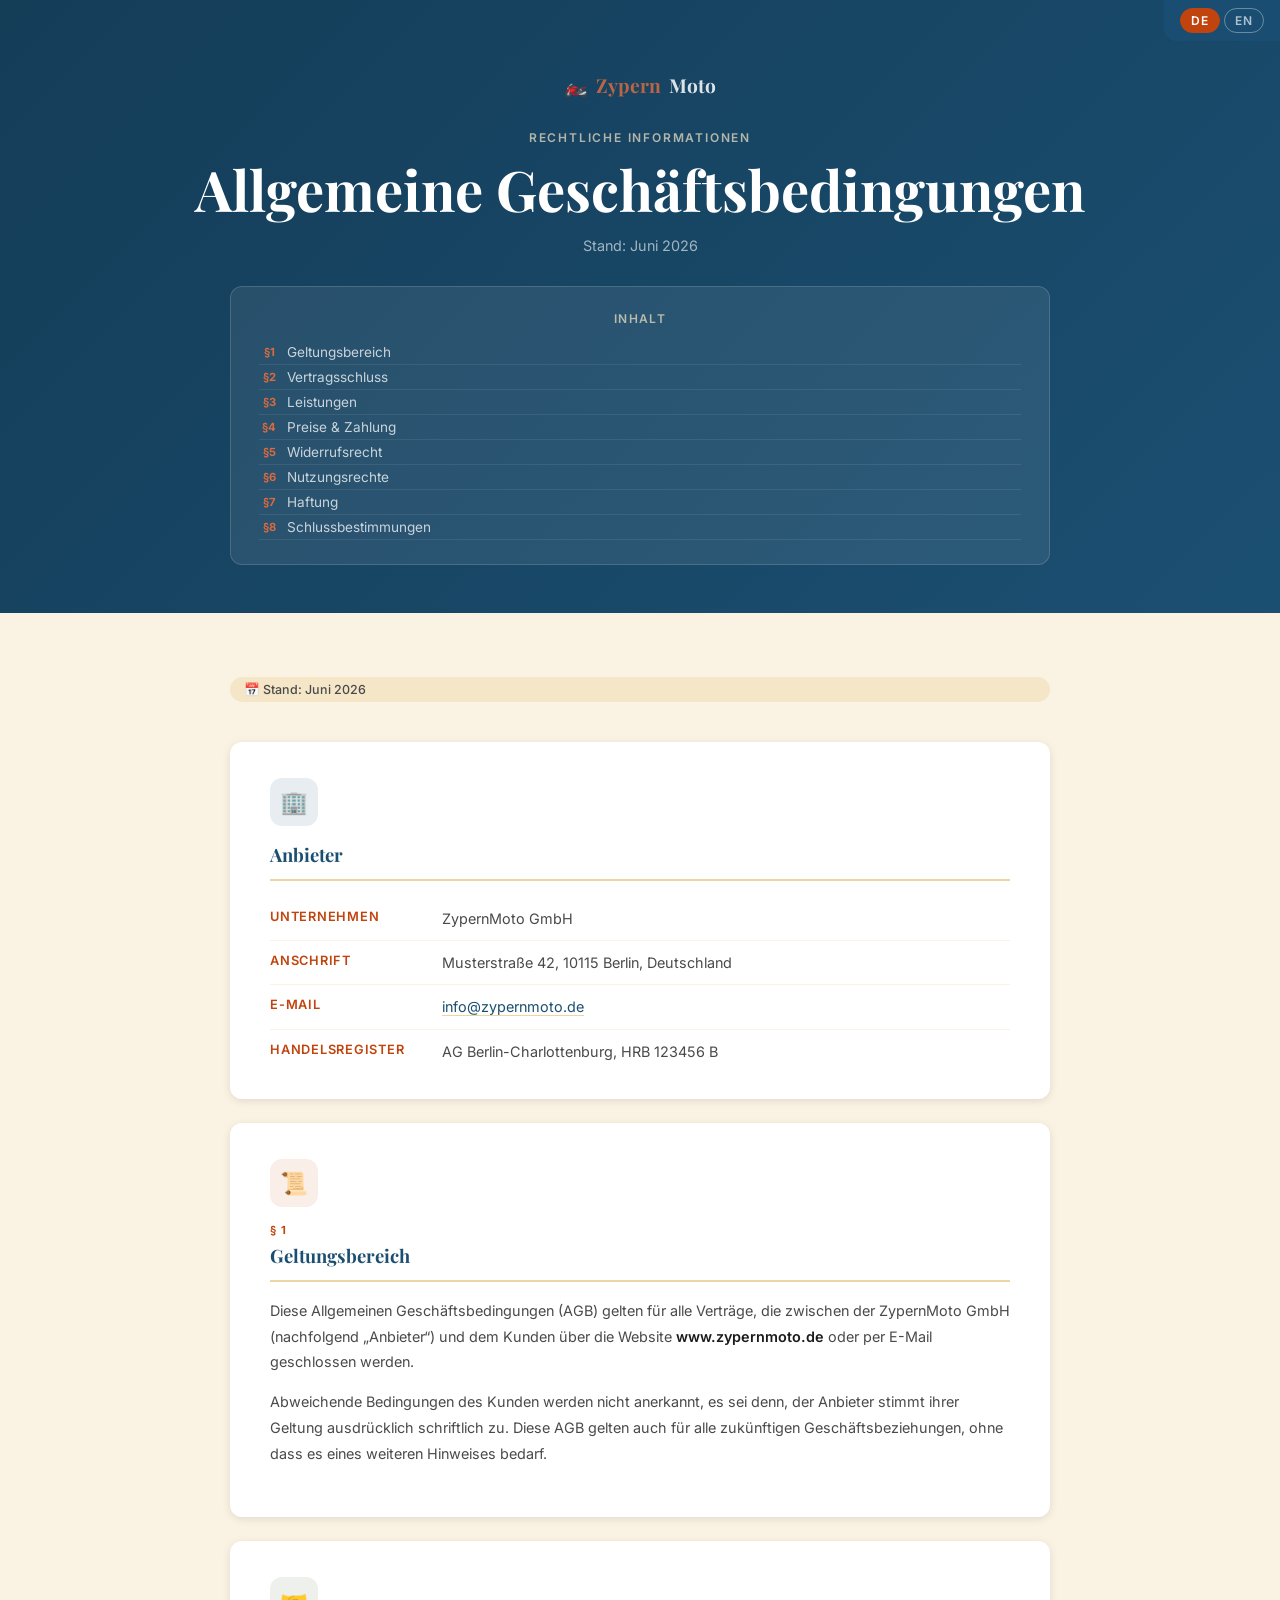
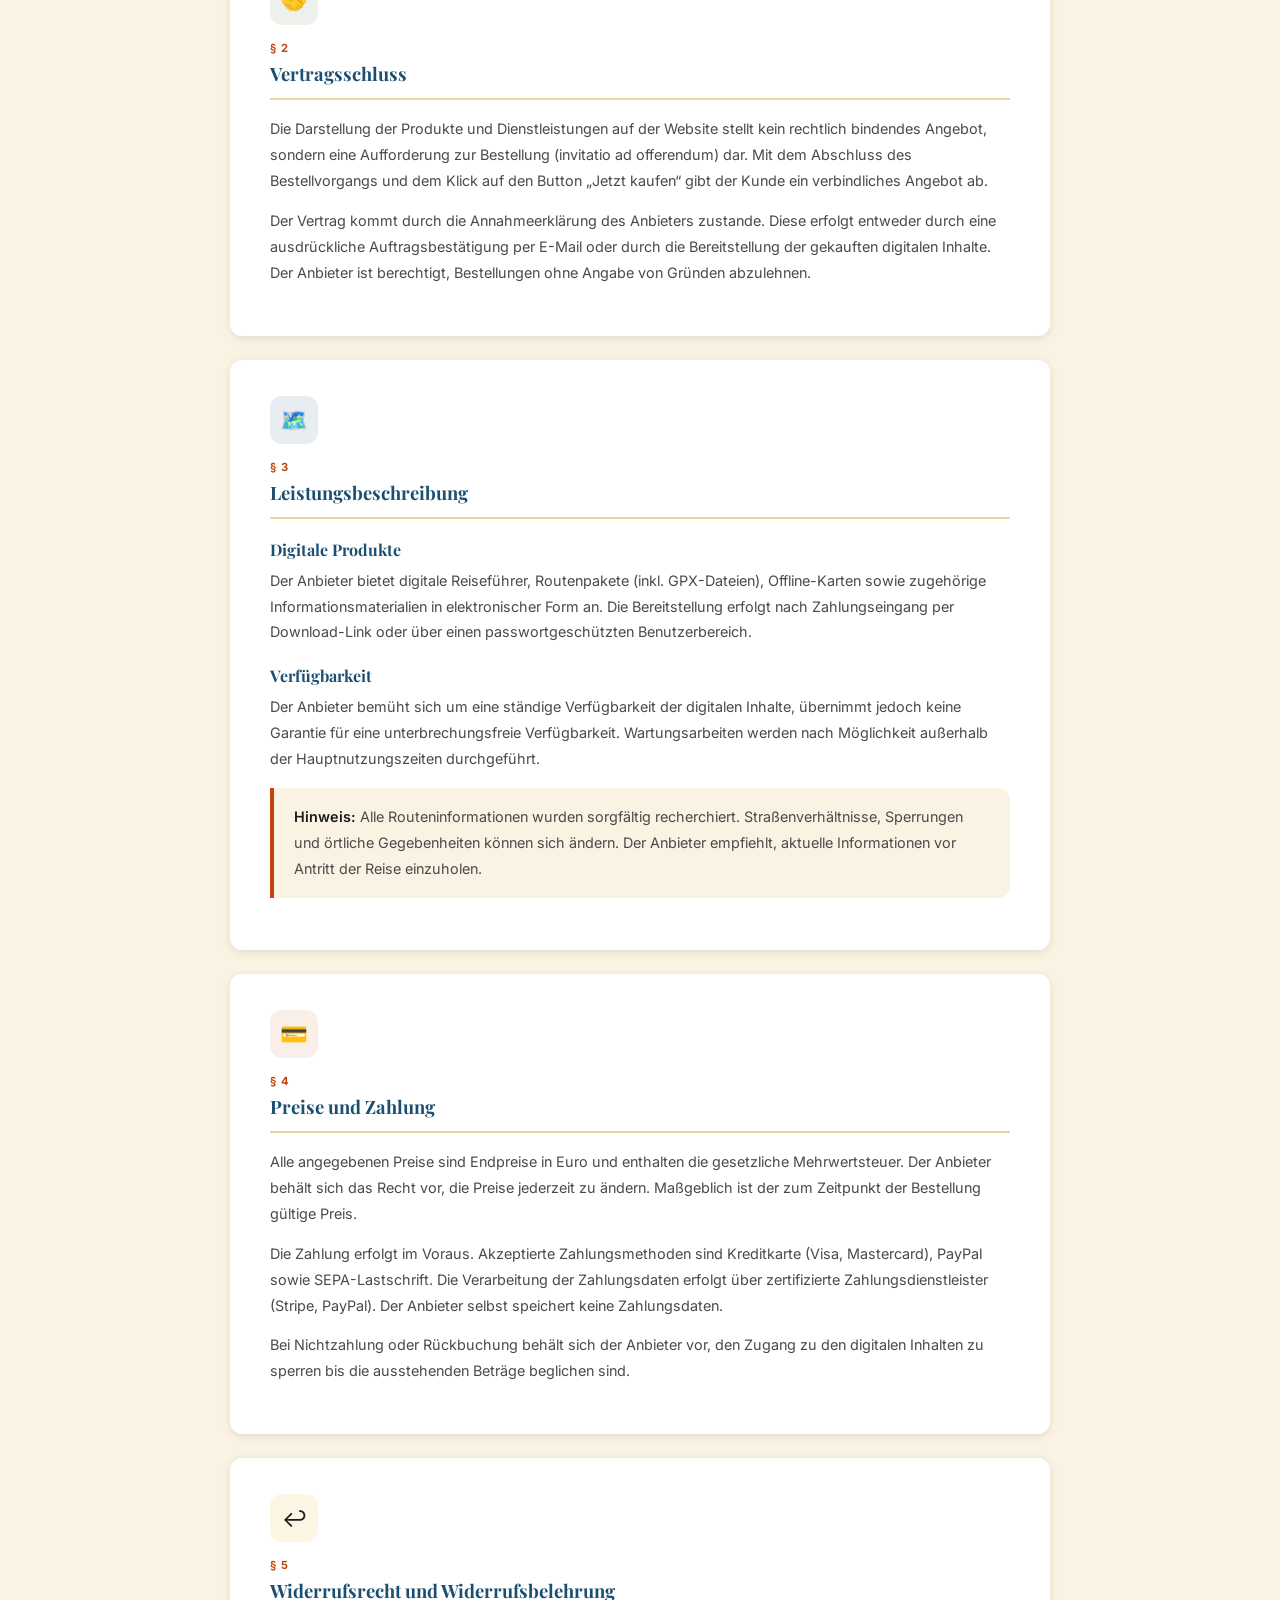
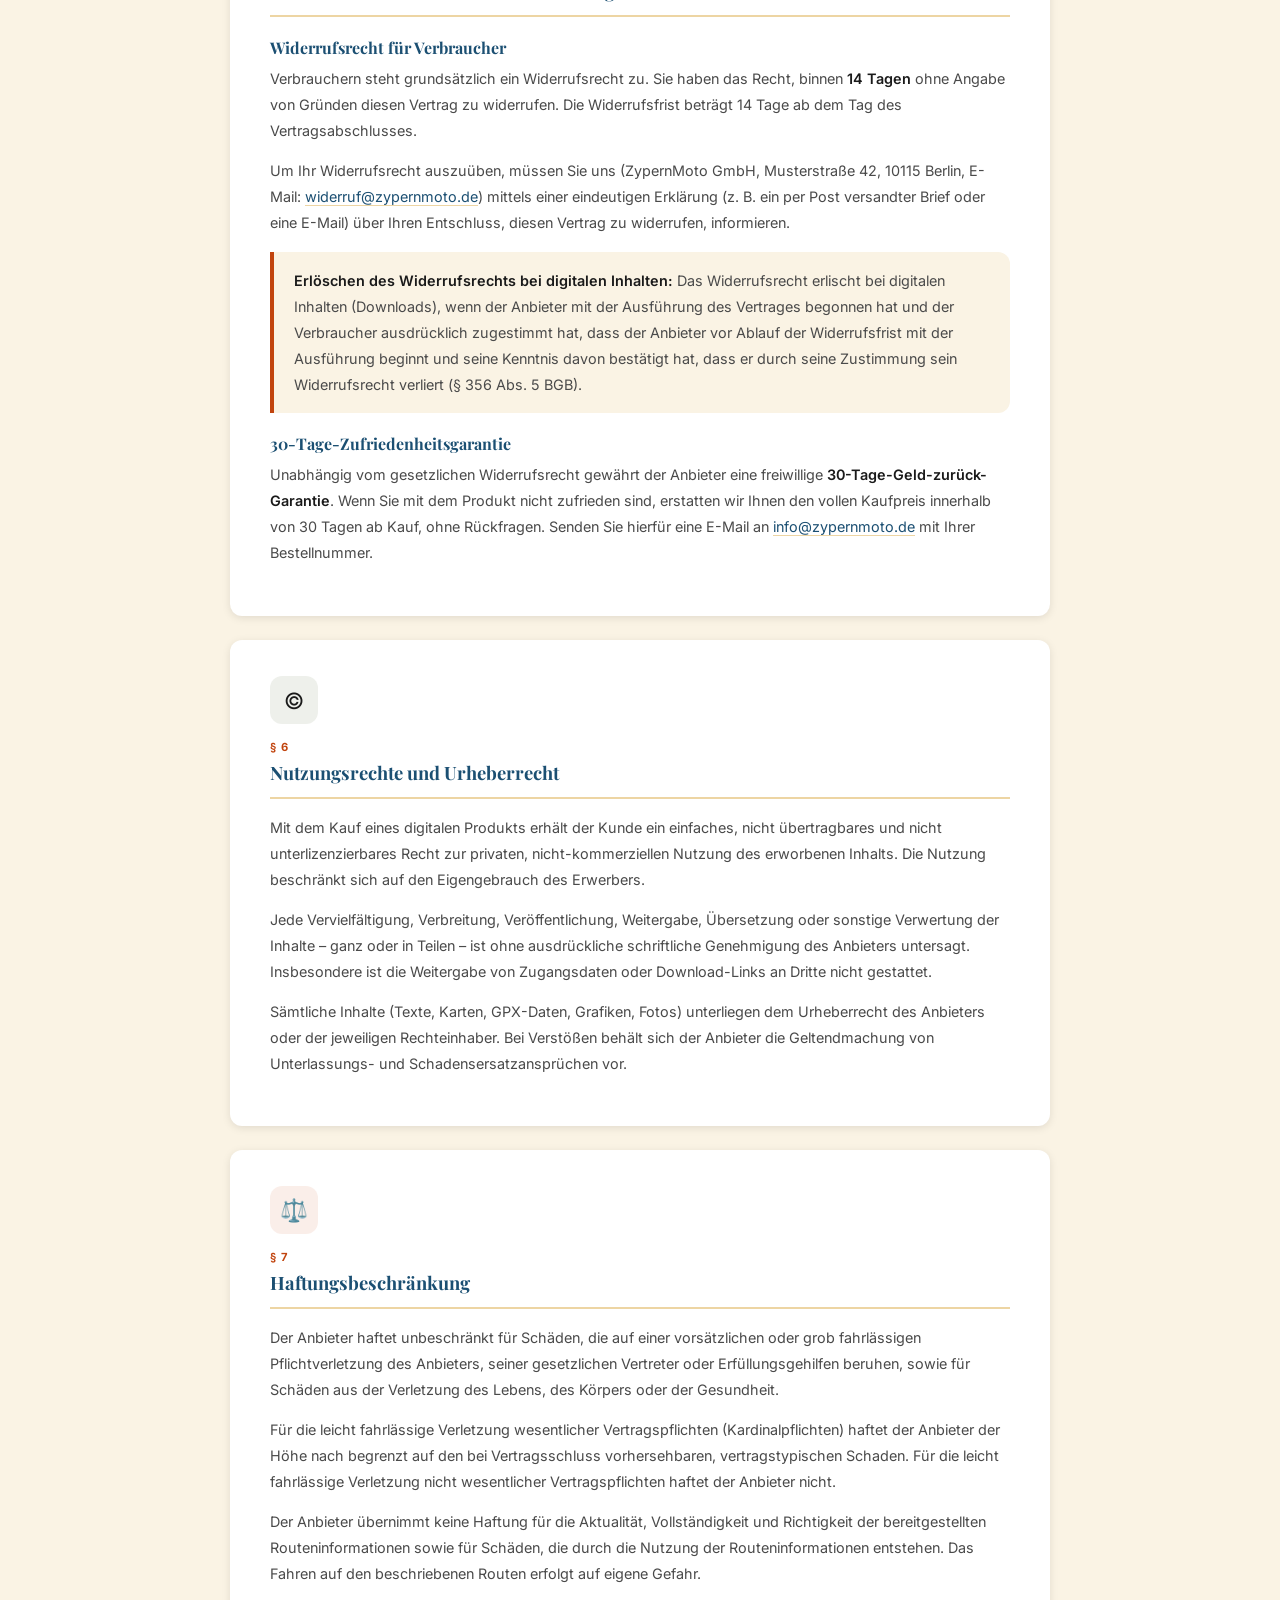
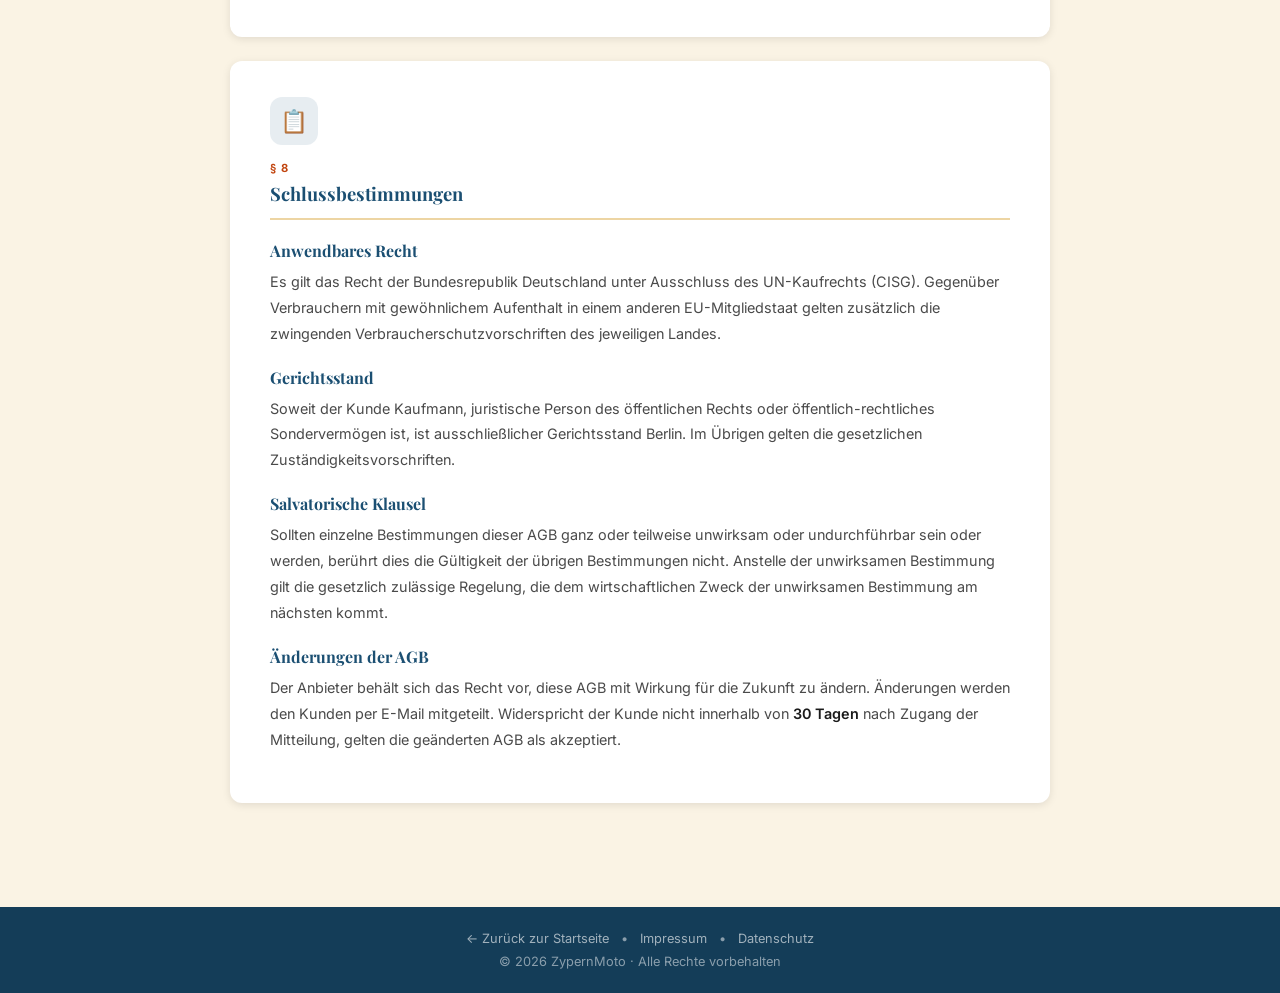
==== agb.html @ 38b5b265 "Create agb.html" ====
<!DOCTYPE html>
<html lang="de">
<head>
  <meta charset="UTF-8" />
  <meta name="viewport" content="width=device-width, initial-scale=1.0" />
  <title>AGB | ZypernMoto</title>
  <link rel="preconnect" href="https://fonts.googleapis.com" />
  <link href="https://fonts.googleapis.com/css2?family=Playfair+Display:wght@400;700&family=Inter:wght@300;400;500;600&display=swap" rel="stylesheet" />
  <style>
    *, *::before, *::after { box-sizing: border-box; margin: 0; padding: 0; }

    :root {
      --terracotta: #C1440E;
      --terracotta-light: #D96B3F;
      --beige: #F5E6C8;
      --beige-dark: #EDD5A3;
      --beige-light: #FAF3E4;
      --blue: #1B4F72;
      --blue-dark: #143D58;
      --blue-light: #2E6B95;
      --white: #FFFFFF;
      --text-dark: #1A1A1A;
      --text-mid: #4A4A4A;
      --shadow-sm: 0 2px 8px rgba(0,0,0,.10);
      --shadow-md: 0 6px 24px rgba(0,0,0,.14);
      --radius: 12px;
    }

    html { scroll-behavior: smooth; }

    body {
      font-family: 'Inter', sans-serif;
      background: var(--beige-light);
      color: var(--text-dark);
      min-height: 100vh;
      display: flex;
      flex-direction: column;
    }

    h1, h2, h3 { font-family: 'Playfair Display', serif; }

    /* ── Language Bar ── */
    .lang-bar {
      position: fixed;
      top: 0; right: 0;
      z-index: 1100;
      display: flex;
      align-items: center;
      gap: 4px;
      padding: 8px 16px;
      background: rgba(27,79,114,.92);
      backdrop-filter: blur(8px);
      border-bottom-left-radius: var(--radius);
    }

    .lang-btn {
      font-family: 'Inter', sans-serif;
      font-size: .75rem;
      font-weight: 600;
      letter-spacing: .08em;
      padding: 4px 10px;
      border: 1.5px solid rgba(255,255,255,.35);
      border-radius: 20px;
      background: transparent;
      color: rgba(255,255,255,.65);
      cursor: pointer;
      transition: all .2s;
    }

    .lang-btn.active {
      background: var(--terracotta);
      border-color: var(--terracotta);
      color: var(--white);
    }

    .lang-btn:hover:not(.active) {
      border-color: rgba(255,255,255,.7);
      color: var(--white);
    }

    /* ── Header ── */
    header {
      background: linear-gradient(135deg, var(--blue-dark) 0%, var(--blue) 100%);
      padding: 72px 5% 48px;
      text-align: center;
    }

    .header-logo {
      font-family: 'Playfair Display', serif;
      font-size: 1.2rem;
      font-weight: 700;
      color: var(--white);
      text-decoration: none;
      display: inline-flex;
      align-items: center;
      gap: 8px;
      margin-bottom: 32px;
      opacity: .85;
      transition: opacity .2s;
    }

    .header-logo:hover { opacity: 1; }
    .header-logo span { color: var(--terracotta-light); }

    .page-label {
      font-size: .75rem;
      font-weight: 600;
      letter-spacing: .15em;
      text-transform: uppercase;
      color: var(--beige);
      opacity: .7;
      margin-bottom: 12px;
    }

    .page-title {
      font-size: clamp(2rem, 5vw, 3.5rem);
      font-weight: 700;
      color: var(--white);
      line-height: 1.15;
      margin-bottom: 16px;
    }

    .page-subtitle {
      font-size: .9rem;
      color: rgba(255,255,255,.6);
      margin-top: 8px;
    }

    /* ── TOC ── */
    .toc-card {
      background: rgba(255,255,255,.08);
      border: 1px solid rgba(255,255,255,.15);
      border-radius: var(--radius);
      padding: 24px 28px;
      max-width: 820px;
      margin: 32px auto 0;
    }

    .toc-title {
      font-size: .75rem;
      font-weight: 600;
      letter-spacing: .12em;
      text-transform: uppercase;
      color: var(--beige);
      opacity: .7;
      margin-bottom: 14px;
    }

    .toc-list {
      list-style: none;
      display: grid;
      grid-template-columns: repeat(2, 1fr);
      gap: 6px 24px;
    }

    .toc-list a {
      color: rgba(255,255,255,.75);
      text-decoration: none;
      font-size: .85rem;
      display: flex;
      align-items: center;
      gap: 8px;
      padding: 4px 0;
      border-bottom: 1px solid rgba(255,255,255,.08);
      transition: color .2s;
    }

    .toc-list a:hover { color: var(--beige); }

    .toc-num {
      font-size: .7rem;
      font-weight: 700;
      color: var(--terracotta-light);
      min-width: 20px;
    }

    /* ── Main ── */
    main {
      flex: 1;
      max-width: 820px;
      width: 90%;
      margin: 0 auto;
      padding: 64px 0 80px;
    }

    .update-badge {
      display: inline-flex;
      align-items: center;
      gap: 6px;
      background: var(--beige);
      color: var(--text-mid);
      font-size: .78rem;
      font-weight: 500;
      padding: 5px 14px;
      border-radius: 20px;
      margin-bottom: 40px;
    }

    .agb-block {
      background: var(--white);
      border-radius: var(--radius);
      padding: 36px 40px;
      margin-bottom: 24px;
      box-shadow: var(--shadow-sm);
      transition: box-shadow .3s;
      scroll-margin-top: 24px;
    }

    .agb-block:hover { box-shadow: var(--shadow-md); }

    .block-icon {
      width: 48px; height: 48px;
      border-radius: 12px;
      display: flex; align-items: center; justify-content: center;
      font-size: 1.4rem;
      margin-bottom: 16px;
    }

    .icon-blue  { background: rgba(27,79,114,.10); }
    .icon-terra { background: rgba(193,68,14,.09); }
    .icon-olive { background: rgba(93,109,62,.10); }
    .icon-gold  { background: rgba(244,167,0,.10); }

    .block-num {
      font-size: .7rem;
      font-weight: 700;
      color: var(--terracotta);
      letter-spacing: .1em;
      text-transform: uppercase;
      margin-bottom: 6px;
    }

    .block-title {
      font-size: 1.15rem;
      font-weight: 700;
      color: var(--blue);
      margin-bottom: 16px;
      padding-bottom: 12px;
      border-bottom: 2px solid var(--beige-dark);
    }

    .prose {
      font-size: .9rem;
      color: var(--text-mid);
      line-height: 1.8;
      margin-bottom: 14px;
    }

    .prose:last-child { margin-bottom: 0; }
    .prose strong { color: var(--text-dark); font-weight: 600; }

    .prose a {
      color: var(--blue);
      text-decoration: none;
      border-bottom: 1px solid var(--beige-dark);
      transition: color .2s, border-color .2s;
    }

    .prose a:hover { color: var(--terracotta); border-color: var(--terracotta); }

    .sub-title {
      font-family: 'Playfair Display', serif;
      font-size: 1rem;
      font-weight: 700;
      color: var(--blue);
      margin: 20px 0 8px;
    }

    .info-row {
      display: flex;
      gap: 12px;
      padding: 10px 0;
      border-bottom: 1px solid var(--beige-light);
      align-items: flex-start;
    }

    .info-row:last-child { border-bottom: none; padding-bottom: 0; }

    .info-label {
      font-size: .8rem;
      font-weight: 600;
      color: var(--terracotta);
      text-transform: uppercase;
      letter-spacing: .06em;
      min-width: 160px;
      padding-top: 2px;
    }

    .info-value {
      font-size: .9rem;
      color: var(--text-mid);
      line-height: 1.6;
    }

    .info-value a {
      color: var(--blue);
      text-decoration: none;
      border-bottom: 1px solid var(--beige-dark);
      transition: color .2s;
    }

    .info-value a:hover { color: var(--terracotta); }

    .highlight-box {
      background: var(--beige-light);
      border-left: 4px solid var(--terracotta);
      border-radius: 0 var(--radius) var(--radius) 0;
      padding: 16px 20px;
      margin: 16px 0;
    }

    .highlight-box .prose { margin-bottom: 0; }

    /* ── Footer ── */
    footer {
      background: var(--blue-dark);
      color: rgba(255,255,255,.5);
      text-align: center;
      padding: 24px 5%;
      font-size: .8rem;
    }

    footer a {
      color: rgba(255,255,255,.6);
      text-decoration: none;
      transition: color .2s;
    }

    footer a:hover { color: var(--beige); }

    /* ── Language visibility ── */
    [data-de], [data-en] { display: none; }
    body.lang-de [data-de] { display: revert; }
    body.lang-en [data-en] { display: revert; }

    /* ── Responsive ── */
    @media (max-width: 640px) {
      .toc-list { grid-template-columns: 1fr; }
      .agb-block { padding: 24px 20px; }
      .info-row { flex-direction: column; gap: 4px; }
      .info-label { min-width: unset; }
    }
  </style>
</head>
<body class="lang-de">

  <!-- Language Bar -->
  <div class="lang-bar">
    <button class="lang-btn active" id="btn-de" onclick="setLang('de')">DE</button>
    <button class="lang-btn" id="btn-en" onclick="setLang('en')">EN</button>
  </div>

  <!-- Header -->
  <header>
    <a href="index.html" class="header-logo">&#x1F3CD;&#xFE0F; <span>Zypern</span>Moto</a>
    <div class="page-label" data-de>Rechtliche Informationen</div>
    <div class="page-label" data-en>Legal Information</div>
    <h1 class="page-title" data-de>Allgemeine Gesch&auml;ftsbedingungen</h1>
    <h1 class="page-title" data-en>Terms &amp; Conditions</h1>
    <p class="page-subtitle" data-de>Stand: Juni 2026</p>
    <p class="page-subtitle" data-en>Version: June 2026</p>

    <!-- TOC -->
    <div class="toc-card">
      <div class="toc-title" data-de>Inhalt</div>
      <div class="toc-title" data-en>Contents</div>
      <ul class="toc-list" data-de>
        <li><a href="#geltungsbereich"><span class="toc-num">§1</span> Geltungsbereich</a></li>
        <li><a href="#vertragsschluss"><span class="toc-num">§2</span> Vertragsschluss</a></li>
        <li><a href="#leistungen"><span class="toc-num">§3</span> Leistungen</a></li>
        <li><a href="#preise"><span class="toc-num">§4</span> Preise &amp; Zahlung</a></li>
        <li><a href="#widerruf"><span class="toc-num">§5</span> Widerrufsrecht</a></li>
        <li><a href="#nutzungsrechte"><span class="toc-num">§6</span> Nutzungsrechte</a></li>
        <li><a href="#haftung"><span class="toc-num">§7</span> Haftung</a></li>
        <li><a href="#schluss"><span class="toc-num">§8</span> Schlussbestimmungen</a></li>
      </ul>
      <ul class="toc-list" data-en>
        <li><a href="#geltungsbereich"><span class="toc-num">§1</span> Scope</a></li>
        <li><a href="#vertragsschluss"><span class="toc-num">§2</span> Contract Formation</a></li>
        <li><a href="#leistungen"><span class="toc-num">§3</span> Services</a></li>
        <li><a href="#preise"><span class="toc-num">§4</span> Prices &amp; Payment</a></li>
        <li><a href="#widerruf"><span class="toc-num">§5</span> Right of Withdrawal</a></li>
        <li><a href="#nutzungsrechte"><span class="toc-num">§6</span> Usage Rights</a></li>
        <li><a href="#haftung"><span class="toc-num">§7</span> Liability</a></li>
        <li><a href="#schluss"><span class="toc-num">§8</span> Final Provisions</a></li>
      </ul>
    </div>
  </header>

  <!-- Main -->
  <main>

    <div class="update-badge" data-de>&#x1F4C5; Stand: Juni 2026</div>
    <div class="update-badge" data-en>&#x1F4C5; Version: June 2026</div>

    <!-- Anbieter -->
    <div class="agb-block">
      <div class="block-icon icon-blue">&#x1F3E2;</div>
      <h2 class="block-title" data-de>Anbieter</h2>
      <h2 class="block-title" data-en>Provider</h2>
      <div class="info-row">
        <div class="info-label" data-de>Unternehmen</div>
        <div class="info-label" data-en>Company</div>
        <div class="info-value">ZypernMoto GmbH</div>
      </div>
      <div class="info-row">
        <div class="info-label" data-de>Anschrift</div>
        <div class="info-label" data-en>Address</div>
        <div class="info-value">Musterstra&szlig;e 42, 10115 Berlin, Deutschland</div>
      </div>
      <div class="info-row">
        <div class="info-label" data-de>E-Mail</div>
        <div class="info-label" data-en>Email</div>
        <div class="info-value"><a href="mailto:info@zypernmoto.de">info@zypernmoto.de</a></div>
      </div>
      <div class="info-row">
        <div class="info-label" data-de>Handelsregister</div>
        <div class="info-label" data-en>Trade Register</div>
        <div class="info-value" data-de>AG Berlin-Charlottenburg, HRB 123456 B</div>
        <div class="info-value" data-en>District Court Berlin-Charlottenburg, HRB 123456 B</div>
      </div>
    </div>

    <!-- §1 Geltungsbereich -->
    <div class="agb-block" id="geltungsbereich">
      <div class="block-icon icon-terra">&#x1F4DC;</div>
      <div class="block-num">§ 1</div>
      <h2 class="block-title" data-de>Geltungsbereich</h2>
      <h2 class="block-title" data-en>Scope of Application</h2>
      <p class="prose" data-de>Diese Allgemeinen Gesch&auml;ftsbedingungen (AGB) gelten f&uuml;r alle Vertr&auml;ge, die zwischen der ZypernMoto GmbH (nachfolgend &bdquo;Anbieter&ldquo;) und dem Kunden &uuml;ber die Website <strong>www.zypernmoto.de</strong> oder per E-Mail geschlossen werden.</p>
      <p class="prose" data-de>Abweichende Bedingungen des Kunden werden nicht anerkannt, es sei denn, der Anbieter stimmt ihrer Geltung ausdr&uuml;cklich schriftlich zu. Diese AGB gelten auch f&uuml;r alle zuk&uuml;nftigen Gesch&auml;ftsbeziehungen, ohne dass es eines weiteren Hinweises bedarf.</p>
      <p class="prose" data-en>These General Terms and Conditions (GTC) apply to all contracts concluded between ZypernMoto GmbH (hereinafter &ldquo;Provider&rdquo;) and the customer via the website <strong>www.zypernmoto.de</strong> or by email.</p>
      <p class="prose" data-en>Deviating conditions of the customer shall not be recognised unless the Provider expressly agrees to their validity in writing. These GTC shall also apply to all future business relationships without the need for further reference.</p>
    </div>

    <!-- §2 Vertragsschluss -->
    <div class="agb-block" id="vertragsschluss">
      <div class="block-icon icon-olive">&#x1F91D;</div>
      <div class="block-num">§ 2</div>
      <h2 class="block-title" data-de>Vertragsschluss</h2>
      <h2 class="block-title" data-en>Contract Formation</h2>
      <p class="prose" data-de>Die Darstellung der Produkte und Dienstleistungen auf der Website stellt kein rechtlich bindendes Angebot, sondern eine Aufforderung zur Bestellung (invitatio ad offerendum) dar. Mit dem Abschluss des Bestellvorgangs und dem Klick auf den Button &bdquo;Jetzt kaufen&ldquo; gibt der Kunde ein verbindliches Angebot ab.</p>
      <p class="prose" data-de>Der Vertrag kommt durch die Annahmeerkl&auml;rung des Anbieters zustande. Diese erfolgt entweder durch eine ausdr&uuml;ckliche Auftragsbestätigung per E-Mail oder durch die Bereitstellung der gekauften digitalen Inhalte. Der Anbieter ist berechtigt, Bestellungen ohne Angabe von Gr&uuml;nden abzulehnen.</p>
      <p class="prose" data-en>The presentation of products and services on the website does not constitute a legally binding offer, but rather an invitation to order (invitatio ad offerendum). By completing the ordering process and clicking the &ldquo;Buy Now&rdquo; button, the customer submits a binding offer.</p>
      <p class="prose" data-en>The contract is concluded by the Provider's declaration of acceptance, either by an express order confirmation by email or by the provision of the purchased digital content. The Provider is entitled to reject orders without stating reasons.</p>
    </div>

    <!-- §3 Leistungen -->
    <div class="agb-block" id="leistungen">
      <div class="block-icon icon-blue">&#x1F5FA;&#xFE0F;</div>
      <div class="block-num">§ 3</div>
      <h2 class="block-title" data-de>Leistungsbeschreibung</h2>
      <h2 class="block-title" data-en>Description of Services</h2>

      <h3 class="sub-title" data-de>Digitale Produkte</h3>
      <h3 class="sub-title" data-en>Digital Products</h3>
      <p class="prose" data-de>Der Anbieter bietet digitale Reisef&uuml;hrer, Routenpakete (inkl. GPX-Dateien), Offline-Karten sowie zugeh&ouml;rige Informationsmaterialien in elektronischer Form an. Die Bereitstellung erfolgt nach Zahlungseingang per Download-Link oder &uuml;ber einen passwortgesch&uuml;tzten Benutzerbereich.</p>
      <p class="prose" data-en>The Provider offers digital travel guides, route packages (including GPX files), offline maps and associated information materials in electronic form. These are made available after receipt of payment via a download link or via a password-protected user area.</p>

      <h3 class="sub-title" data-de>Verf&uuml;gbarkeit</h3>
      <h3 class="sub-title" data-en>Availability</h3>
      <p class="prose" data-de>Der Anbieter bem&uuml;ht sich um eine st&auml;ndige Verf&uuml;gbarkeit der digitalen Inhalte, &uuml;bernimmt jedoch keine Garantie f&uuml;r eine unterbrechungsfreie Verf&uuml;gbarkeit. Wartungsarbeiten werden nach M&ouml;glichkeit au&szlig;erhalb der Hauptnutzungszeiten durchgef&uuml;hrt.</p>
      <p class="prose" data-en>The Provider endeavours to ensure constant availability of digital content but does not guarantee uninterrupted availability. Maintenance work is carried out outside peak usage times where possible.</p>

      <div class="highlight-box" data-de>
        <p class="prose"><strong>Hinweis:</strong> Alle Routeninformationen wurden sorgf&auml;ltig recherchiert. Stra&szlig;enverh&auml;ltnisse, Sperrungen und &ouml;rtliche Gegebenheiten k&ouml;nnen sich &auml;ndern. Der Anbieter empfiehlt, aktuelle Informationen vor Antritt der Reise einzuholen.</p>
      </div>
      <div class="highlight-box" data-en>
        <p class="prose"><strong>Note:</strong> All route information has been carefully researched. Road conditions, closures and local circumstances can change. The Provider recommends obtaining up-to-date information before starting your journey.</p>
      </div>
    </div>

    <!-- §4 Preise & Zahlung -->
    <div class="agb-block" id="preise">
      <div class="block-icon icon-terra">&#x1F4B3;</div>
      <div class="block-num">§ 4</div>
      <h2 class="block-title" data-de>Preise und Zahlung</h2>
      <h2 class="block-title" data-en>Prices and Payment</h2>
      <p class="prose" data-de>Alle angegebenen Preise sind Endpreise in Euro und enthalten die gesetzliche Mehrwertsteuer. Der Anbieter beh&auml;lt sich das Recht vor, die Preise jederzeit zu &auml;ndern. Ma&szlig;geblich ist der zum Zeitpunkt der Bestellung g&uuml;ltige Preis.</p>
      <p class="prose" data-de>Die Zahlung erfolgt im Voraus. Akzeptierte Zahlungsmethoden sind Kreditkarte (Visa, Mastercard), PayPal sowie SEPA-Lastschrift. Die Verarbeitung der Zahlungsdaten erfolgt &uuml;ber zertifizierte Zahlungsdienstleister (Stripe, PayPal). Der Anbieter selbst speichert keine Zahlungsdaten.</p>
      <p class="prose" data-de>Bei Nichtzahlung oder R&uuml;ckbuchung beh&auml;lt sich der Anbieter vor, den Zugang zu den digitalen Inhalten zu sperren bis die ausstehenden Betr&auml;ge beglichen sind.</p>
      <p class="prose" data-en>All prices stated are final prices in euros and include statutory VAT. The Provider reserves the right to change prices at any time. The price valid at the time of the order shall apply.</p>
      <p class="prose" data-en>Payment is made in advance. Accepted payment methods are credit card (Visa, Mastercard), PayPal and SEPA direct debit. Payment data is processed by certified payment service providers (Stripe, PayPal). The Provider itself does not store any payment data.</p>
      <p class="prose" data-en>In the event of non-payment or chargeback, the Provider reserves the right to block access to the digital content until outstanding amounts have been settled.</p>
    </div>

    <!-- §5 Widerrufsrecht -->
    <div class="agb-block" id="widerruf">
      <div class="block-icon icon-gold">&#x21A9;&#xFE0F;</div>
      <div class="block-num">§ 5</div>
      <h2 class="block-title" data-de>Widerrufsrecht und Widerrufsbelehrung</h2>
      <h2 class="block-title" data-en>Right of Withdrawal</h2>

      <h3 class="sub-title" data-de>Widerrufsrecht f&uuml;r Verbraucher</h3>
      <h3 class="sub-title" data-en>Right of Withdrawal for Consumers</h3>
      <p class="prose" data-de>Verbrauchern steht grunds&auml;tzlich ein Widerrufsrecht zu. Sie haben das Recht, binnen <strong>14 Tagen</strong> ohne Angabe von Gr&uuml;nden diesen Vertrag zu widerrufen. Die Widerrufsfrist betr&auml;gt 14 Tage ab dem Tag des Vertragsabschlusses.</p>
      <p class="prose" data-de>Um Ihr Widerrufsrecht auszu&uuml;ben, m&uuml;ssen Sie uns (ZypernMoto GmbH, Musterstra&szlig;e 42, 10115 Berlin, E-Mail: <a href="mailto:widerruf@zypernmoto.de">widerruf@zypernmoto.de</a>) mittels einer eindeutigen Erkl&auml;rung (z. B. ein per Post versandter Brief oder eine E-Mail) &uuml;ber Ihren Entschluss, diesen Vertrag zu widerrufen, informieren.</p>
      <p class="prose" data-en>Consumers generally have a right of withdrawal. You have the right to withdraw from this contract within <strong>14 days</strong> without giving reasons. The withdrawal period is 14 days from the date of conclusion of the contract.</p>
      <p class="prose" data-en>To exercise your right of withdrawal, you must notify us (ZypernMoto GmbH, Musterstra&szlig;e 42, 10115 Berlin, email: <a href="mailto:widerruf@zypernmoto.de">widerruf@zypernmoto.de</a>) by means of a clear statement (e.g. a letter sent by post or an email) of your decision to withdraw from this contract.</p>

      <div class="highlight-box" data-de>
        <p class="prose"><strong>Erlöschen des Widerrufsrechts bei digitalen Inhalten:</strong> Das Widerrufsrecht erlischt bei digitalen Inhalten (Downloads), wenn der Anbieter mit der Ausf&uuml;hrung des Vertrages begonnen hat und der Verbraucher ausdr&uuml;cklich zugestimmt hat, dass der Anbieter vor Ablauf der Widerrufsfrist mit der Ausf&uuml;hrung beginnt und seine Kenntnis davon best&auml;tigt hat, dass er durch seine Zustimmung sein Widerrufsrecht verliert (§ 356 Abs. 5 BGB).</p>
      </div>
      <div class="highlight-box" data-en>
        <p class="prose"><strong>Expiry of the right of withdrawal for digital content:</strong> The right of withdrawal expires for digital content (downloads) if the Provider has begun performance of the contract and the consumer has expressly agreed that the Provider may begin performance before the expiry of the withdrawal period and has confirmed their knowledge that they lose their right of withdrawal by giving their consent (§ 356 (5) BGB).</p>
      </div>

      <h3 class="sub-title" data-de>30-Tage-Zufriedenheitsgarantie</h3>
      <h3 class="sub-title" data-en>30-Day Satisfaction Guarantee</h3>
      <p class="prose" data-de>Unabh&auml;ngig vom gesetzlichen Widerrufsrecht gew&auml;hrt der Anbieter eine freiwillige <strong>30-Tage-Geld-zur&uuml;ck-Garantie</strong>. Wenn Sie mit dem Produkt nicht zufrieden sind, erstatten wir Ihnen den vollen Kaufpreis innerhalb von 30 Tagen ab Kauf, ohne R&uuml;ckfragen. Senden Sie hierf&uuml;r eine E-Mail an <a href="mailto:info@zypernmoto.de">info@zypernmoto.de</a> mit Ihrer Bestellnummer.</p>
      <p class="prose" data-en>Independently of the statutory right of withdrawal, the Provider grants a voluntary <strong>30-day money-back guarantee</strong>. If you are not satisfied with the product, we will refund the full purchase price within 30 days of purchase, no questions asked. To do so, send an email to <a href="mailto:info@zypernmoto.de">info@zypernmoto.de</a> with your order number.</p>
    </div>

    <!-- §6 Nutzungsrechte -->
    <div class="agb-block" id="nutzungsrechte">
      <div class="block-icon icon-olive">&#x00A9;</div>
      <div class="block-num">§ 6</div>
      <h2 class="block-title" data-de>Nutzungsrechte und Urheberrecht</h2>
      <h2 class="block-title" data-en>Usage Rights and Copyright</h2>
      <p class="prose" data-de>Mit dem Kauf eines digitalen Produkts erh&auml;lt der Kunde ein einfaches, nicht &uuml;bertragbares und nicht unterlizenzierbares Recht zur privaten, nicht-kommerziellen Nutzung des erworbenen Inhalts. Die Nutzung beschr&auml;nkt sich auf den Eigengebrauch des Erwerbers.</p>
      <p class="prose" data-de>Jede Vervielf&auml;ltigung, Verbreitung, Ver&ouml;ffentlichung, Weitergabe, &Uuml;bersetzung oder sonstige Verwertung der Inhalte &ndash; ganz oder in Teilen &ndash; ist ohne ausdr&uuml;ckliche schriftliche Genehmigung des Anbieters untersagt. Insbesondere ist die Weitergabe von Zugangsdaten oder Download-Links an Dritte nicht gestattet.</p>
      <p class="prose" data-de>S&auml;mtliche Inhalte (Texte, Karten, GPX-Daten, Grafiken, Fotos) unterliegen dem Urheberrecht des Anbieters oder der jeweiligen Rechteinhaber. Bei Verst&ouml;&szlig;en beh&auml;lt sich der Anbieter die Geltendmachung von Unterlassungs- und Schadensersatzanspr&uuml;chen vor.</p>
      <p class="prose" data-en>Upon purchasing a digital product, the customer receives a simple, non-transferable and non-sub-licensable right to use the purchased content for private, non-commercial purposes. Use is limited to the purchaser's own personal use.</p>
      <p class="prose" data-en>Any reproduction, distribution, publication, forwarding, translation or other exploitation of the content &mdash; in whole or in part &mdash; is prohibited without the express written permission of the Provider. In particular, passing on access data or download links to third parties is not permitted.</p>
      <p class="prose" data-en>All content (texts, maps, GPX data, graphics, photos) is subject to the copyright of the Provider or the respective rights holders. In the event of infringement, the Provider reserves the right to assert claims for injunctive relief and damages.</p>
    </div>

    <!-- §7 Haftung -->
    <div class="agb-block" id="haftung">
      <div class="block-icon icon-terra">&#x2696;&#xFE0F;</div>
      <div class="block-num">§ 7</div>
      <h2 class="block-title" data-de>Haftungsbeschr&auml;nkung</h2>
      <h2 class="block-title" data-en>Limitation of Liability</h2>
      <p class="prose" data-de>Der Anbieter haftet unbeschr&auml;nkt f&uuml;r Sch&auml;den, die auf einer vors&auml;tzlichen oder grob fahrl&auml;ssigen Pflichtverletzung des Anbieters, seiner gesetzlichen Vertreter oder Erf&uuml;llungsgehilfen beruhen, sowie f&uuml;r Sch&auml;den aus der Verletzung des Lebens, des K&ouml;rpers oder der Gesundheit.</p>
      <p class="prose" data-de>F&uuml;r die leicht fahrl&auml;ssige Verletzung wesentlicher Vertragspflichten (Kardinalpflichten) haftet der Anbieter der H&ouml;he nach begrenzt auf den bei Vertragsschluss vorhersehbaren, vertragstypischen Schaden. F&uuml;r die leicht fahrl&auml;ssige Verletzung nicht wesentlicher Vertragspflichten haftet der Anbieter nicht.</p>
      <p class="prose" data-de>Der Anbieter &uuml;bernimmt keine Haftung f&uuml;r die Aktualit&auml;t, Vollst&auml;ndigkeit und Richtigkeit der bereitgestellten Routeninformationen sowie f&uuml;r Sch&auml;den, die durch die Nutzung der Routeninformationen entstehen. Das Fahren auf den beschriebenen Routen erfolgt auf eigene Gefahr.</p>
      <p class="prose" data-en>The Provider is liable without limitation for damages based on intentional or grossly negligent breach of duty by the Provider, its legal representatives or vicarious agents, as well as for damages resulting from injury to life, body or health.</p>
      <p class="prose" data-en>For the slightly negligent breach of material contractual obligations (cardinal obligations), the Provider's liability is limited in amount to the foreseeable, contract-typical damage at the time of conclusion of the contract. The Provider is not liable for the slightly negligent breach of non-material contractual obligations.</p>
      <p class="prose" data-en>The Provider accepts no liability for the currency, completeness and accuracy of the route information provided, nor for damages arising from the use of route information. Riding the described routes is at your own risk.</p>
    </div>

    <!-- §8 Schlussbestimmungen -->
    <div class="agb-block" id="schluss">
      <div class="block-icon icon-blue">&#x1F4CB;</div>
      <div class="block-num">§ 8</div>
      <h2 class="block-title" data-de>Schlussbestimmungen</h2>
      <h2 class="block-title" data-en>Final Provisions</h2>

      <h3 class="sub-title" data-de>Anwendbares Recht</h3>
      <h3 class="sub-title" data-en>Applicable Law</h3>
      <p class="prose" data-de>Es gilt das Recht der Bundesrepublik Deutschland unter Ausschluss des UN-Kaufrechts (CISG). Gegen&uuml;ber Verbrauchern mit gew&ouml;hnlichem Aufenthalt in einem anderen EU-Mitgliedstaat gelten zus&auml;tzlich die zwingenden Verbraucherschutzvorschriften des jeweiligen Landes.</p>
      <p class="prose" data-en>The law of the Federal Republic of Germany applies, excluding the UN Convention on Contracts for the International Sale of Goods (CISG). In relation to consumers habitually resident in another EU member state, the mandatory consumer protection provisions of the respective country shall additionally apply.</p>

      <h3 class="sub-title" data-de>Gerichtsstand</h3>
      <h3 class="sub-title" data-en>Jurisdiction</h3>
      <p class="prose" data-de>Soweit der Kunde Kaufmann, juristische Person des &ouml;ffentlichen Rechts oder &ouml;ffentlich-rechtliches Sonderverm&ouml;gen ist, ist ausschlie&szlig;licher Gerichtsstand Berlin. Im &Uuml;brigen gelten die gesetzlichen Zust&auml;ndigkeitsvorschriften.</p>
      <p class="prose" data-en>Insofar as the customer is a merchant, a legal entity under public law or a special fund under public law, the exclusive place of jurisdiction is Berlin. Otherwise, the statutory provisions on jurisdiction shall apply.</p>

      <h3 class="sub-title" data-de>Salvatorische Klausel</h3>
      <h3 class="sub-title" data-en>Severability Clause</h3>
      <p class="prose" data-de>Sollten einzelne Bestimmungen dieser AGB ganz oder teilweise unwirksam oder undurchf&uuml;hrbar sein oder werden, ber&uuml;hrt dies die G&uuml;ltigkeit der &uuml;brigen Bestimmungen nicht. Anstelle der unwirksamen Bestimmung gilt die gesetzlich zul&auml;ssige Regelung, die dem wirtschaftlichen Zweck der unwirksamen Bestimmung am n&auml;chsten kommt.</p>
      <p class="prose" data-en>Should individual provisions of these GTC be or become wholly or partially invalid or unenforceable, this shall not affect the validity of the remaining provisions. In place of the invalid provision, the legally permissible regulation that comes closest to the economic purpose of the invalid provision shall apply.</p>

      <h3 class="sub-title" data-de>&Auml;nderungen der AGB</h3>
      <h3 class="sub-title" data-en>Amendments to the GTC</h3>
      <p class="prose" data-de>Der Anbieter beh&auml;lt sich das Recht vor, diese AGB mit Wirkung f&uuml;r die Zukunft zu &auml;ndern. &Auml;nderungen werden den Kunden per E-Mail mitgeteilt. Widerspricht der Kunde nicht innerhalb von <strong>30 Tagen</strong> nach Zugang der Mitteilung, gelten die ge&auml;nderten AGB als akzeptiert.</p>
      <p class="prose" data-en>The Provider reserves the right to amend these GTC with effect for the future. Changes will be communicated to customers by email. If the customer does not object within <strong>30 days</strong> of receipt of the notification, the amended GTC shall be deemed accepted.</p>
    </div>

  </main>

  <!-- Footer -->
  <footer>
    <div style="margin-bottom:8px">
      <a href="index.html" data-de>&larr; Zur&uuml;ck zur Startseite</a>
      <a href="index.html" data-en>&larr; Back to Homepage</a>
      &nbsp;&nbsp;&bull;&nbsp;&nbsp;
      <a href="impressum.html" data-de>Impressum</a>
      <a href="impressum.html" data-en>Legal Notice</a>
      &nbsp;&nbsp;&bull;&nbsp;&nbsp;
      <a href="datenschutz.html" data-de>Datenschutz</a>
      <a href="datenschutz.html" data-en>Privacy Policy</a>
    </div>
    <span data-de>&copy; 2026 ZypernMoto &middot; Alle Rechte vorbehalten</span>
    <span data-en>&copy; 2026 ZypernMoto &middot; All rights reserved</span>
  </footer>

  <script>
    function setLang(lang) {
      document.body.classList.remove('lang-de', 'lang-en');
      document.body.classList.add('lang-' + lang);
      document.getElementById('btn-de').classList.toggle('active', lang === 'de');
      document.getElementById('btn-en').classList.toggle('active', lang === 'en');
      document.documentElement.lang = lang;
    }
    setLang('de');
  </script>
</body>
</html>
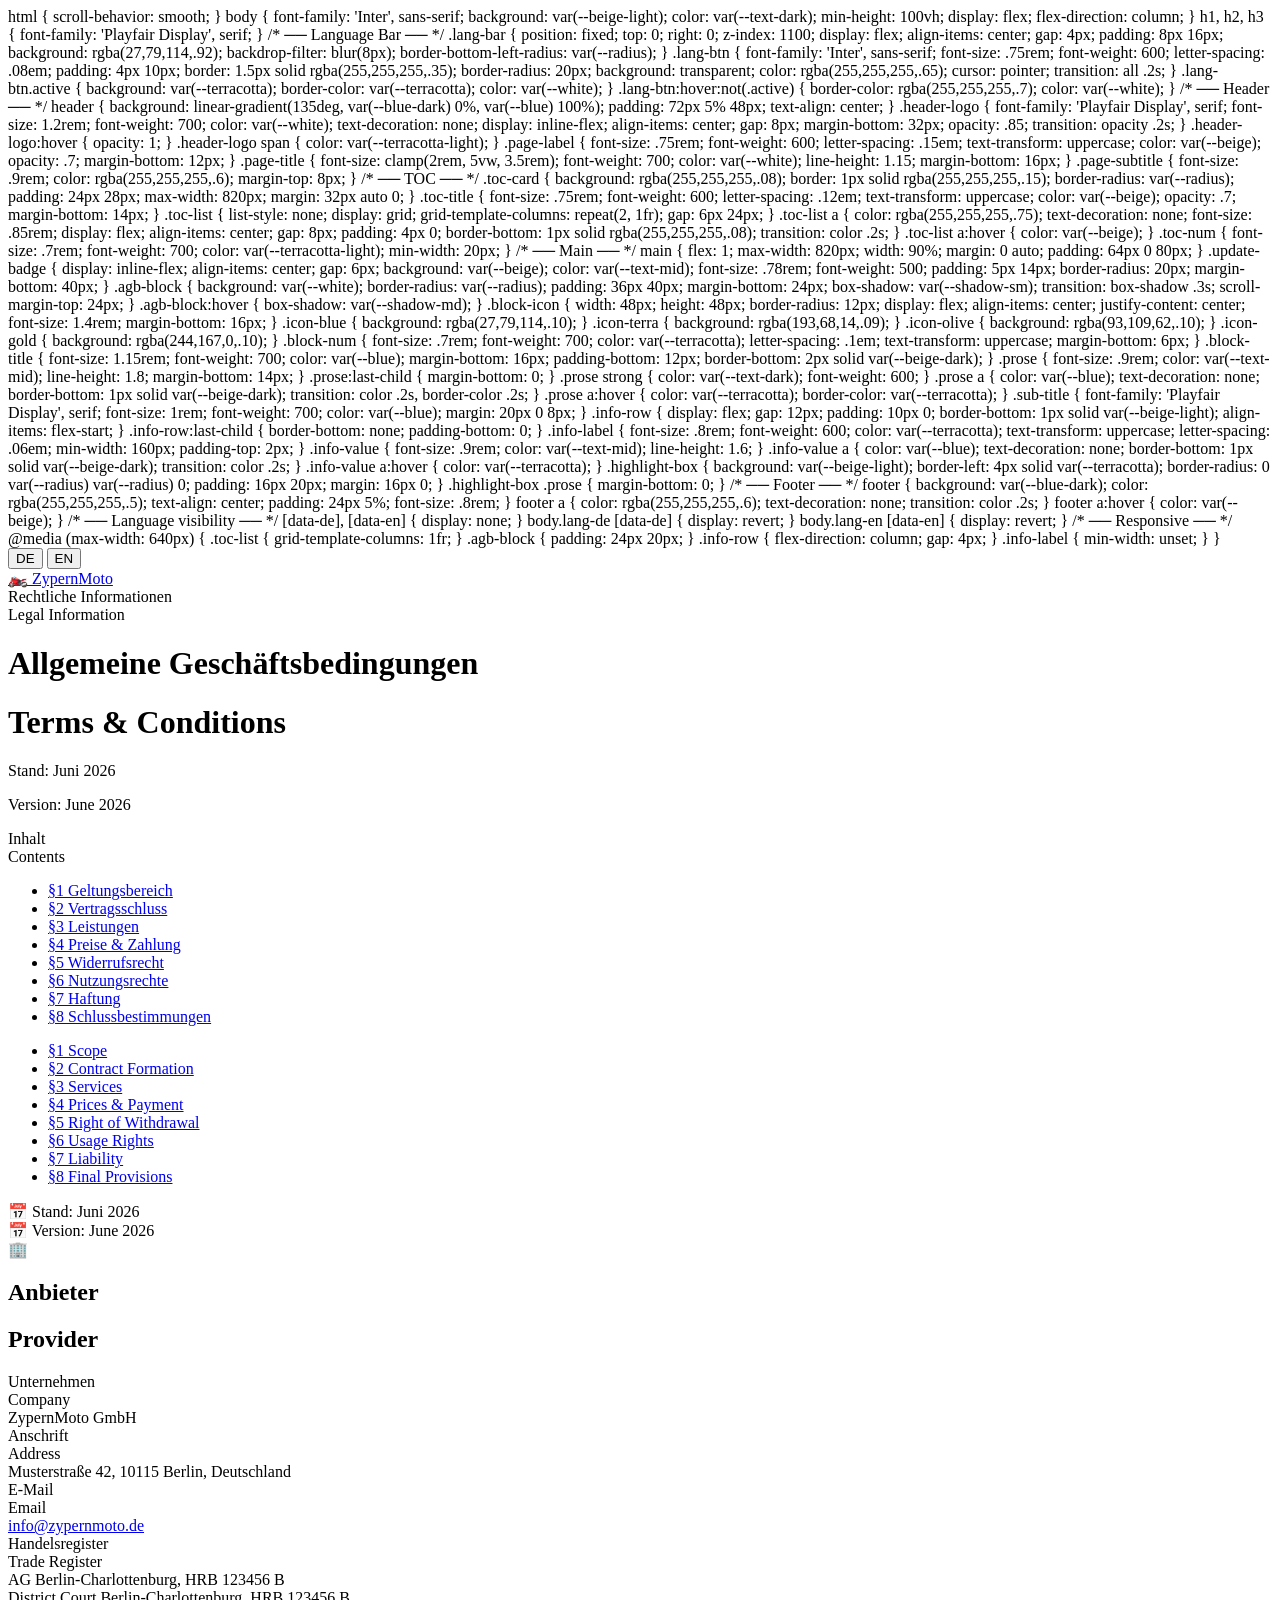
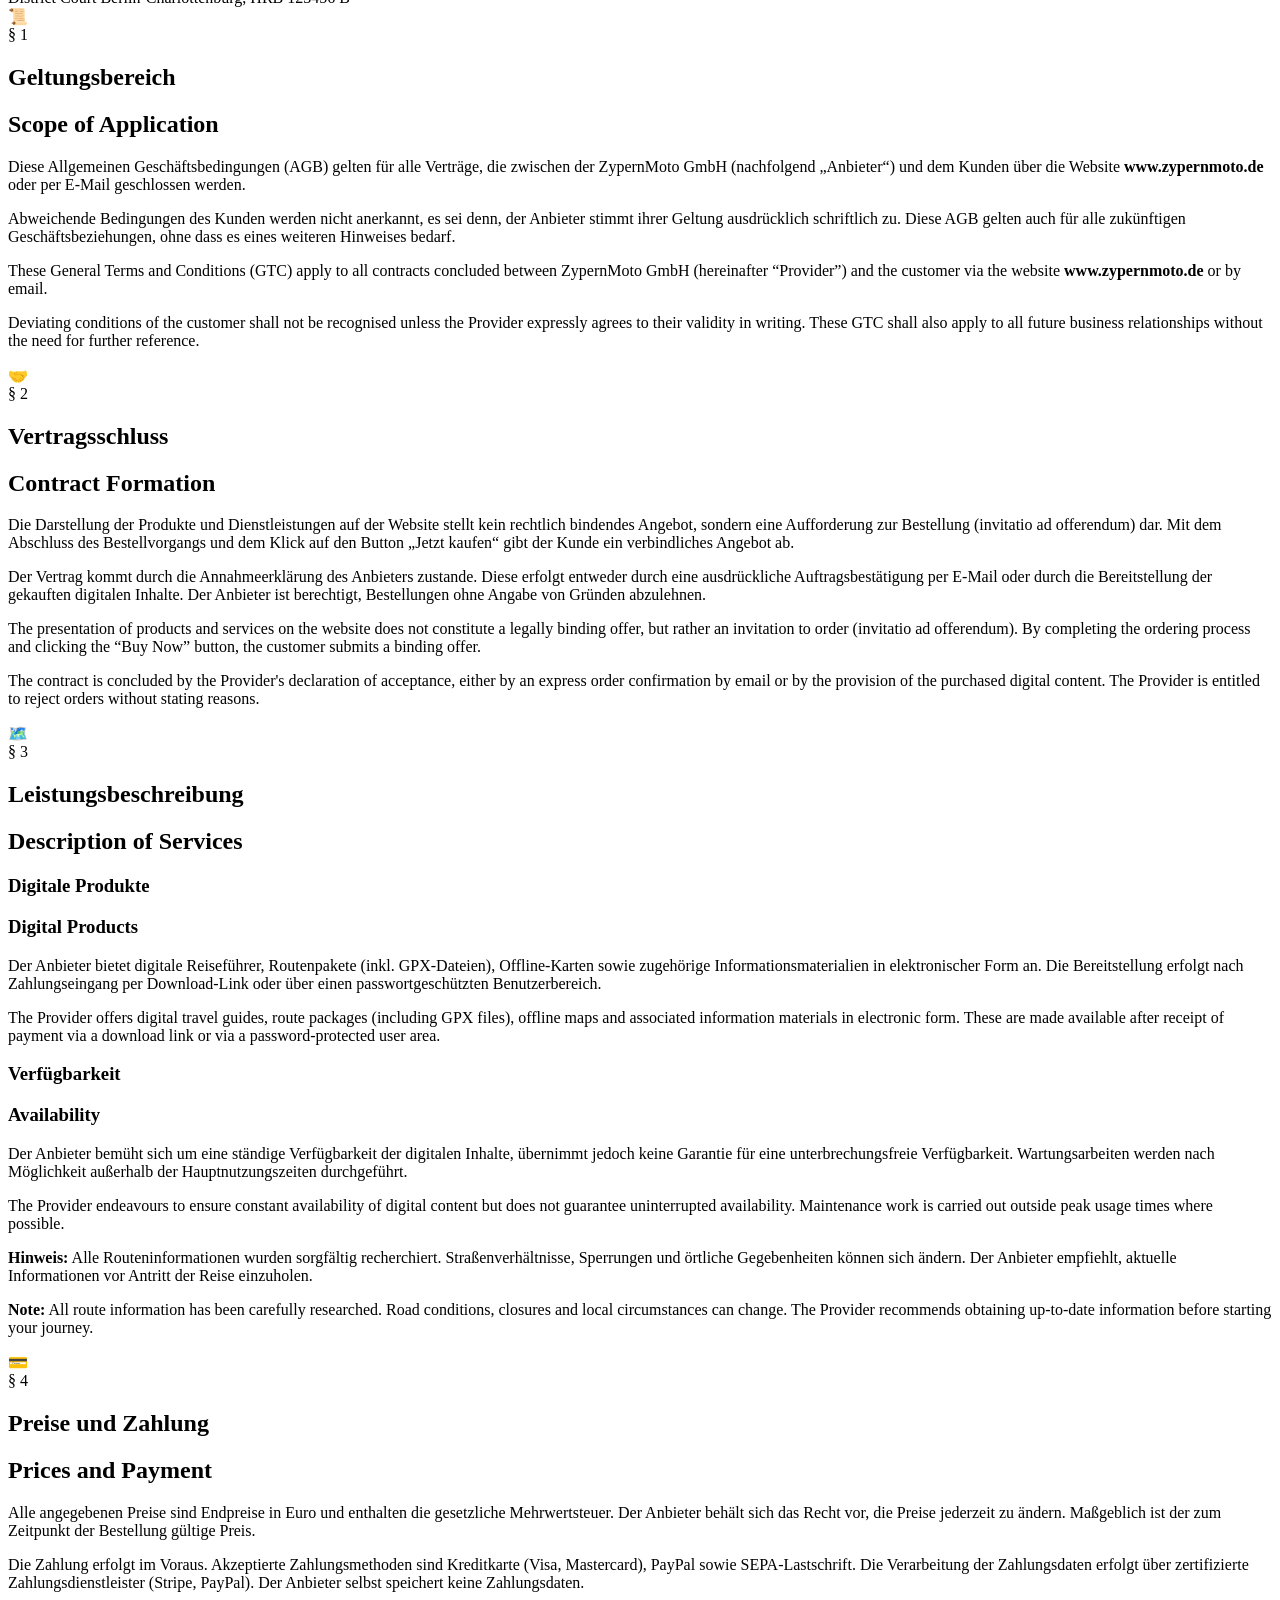
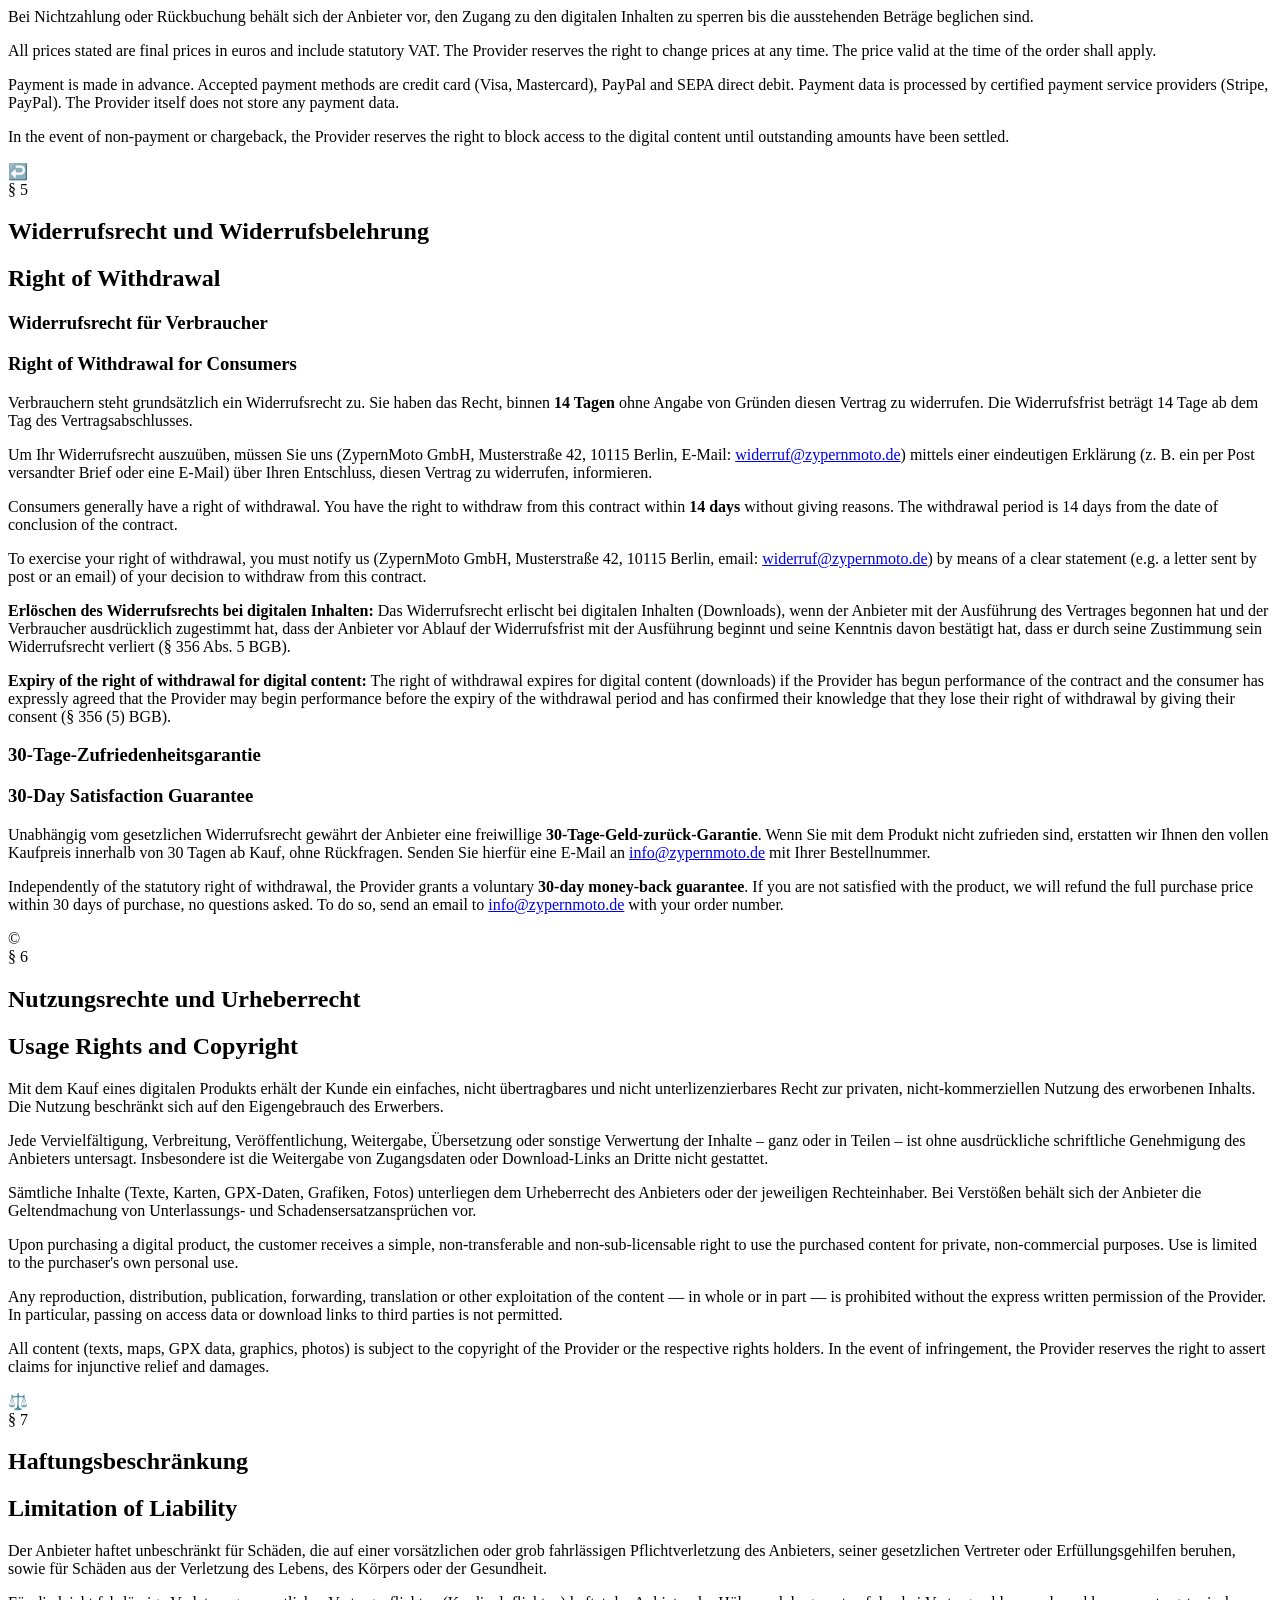
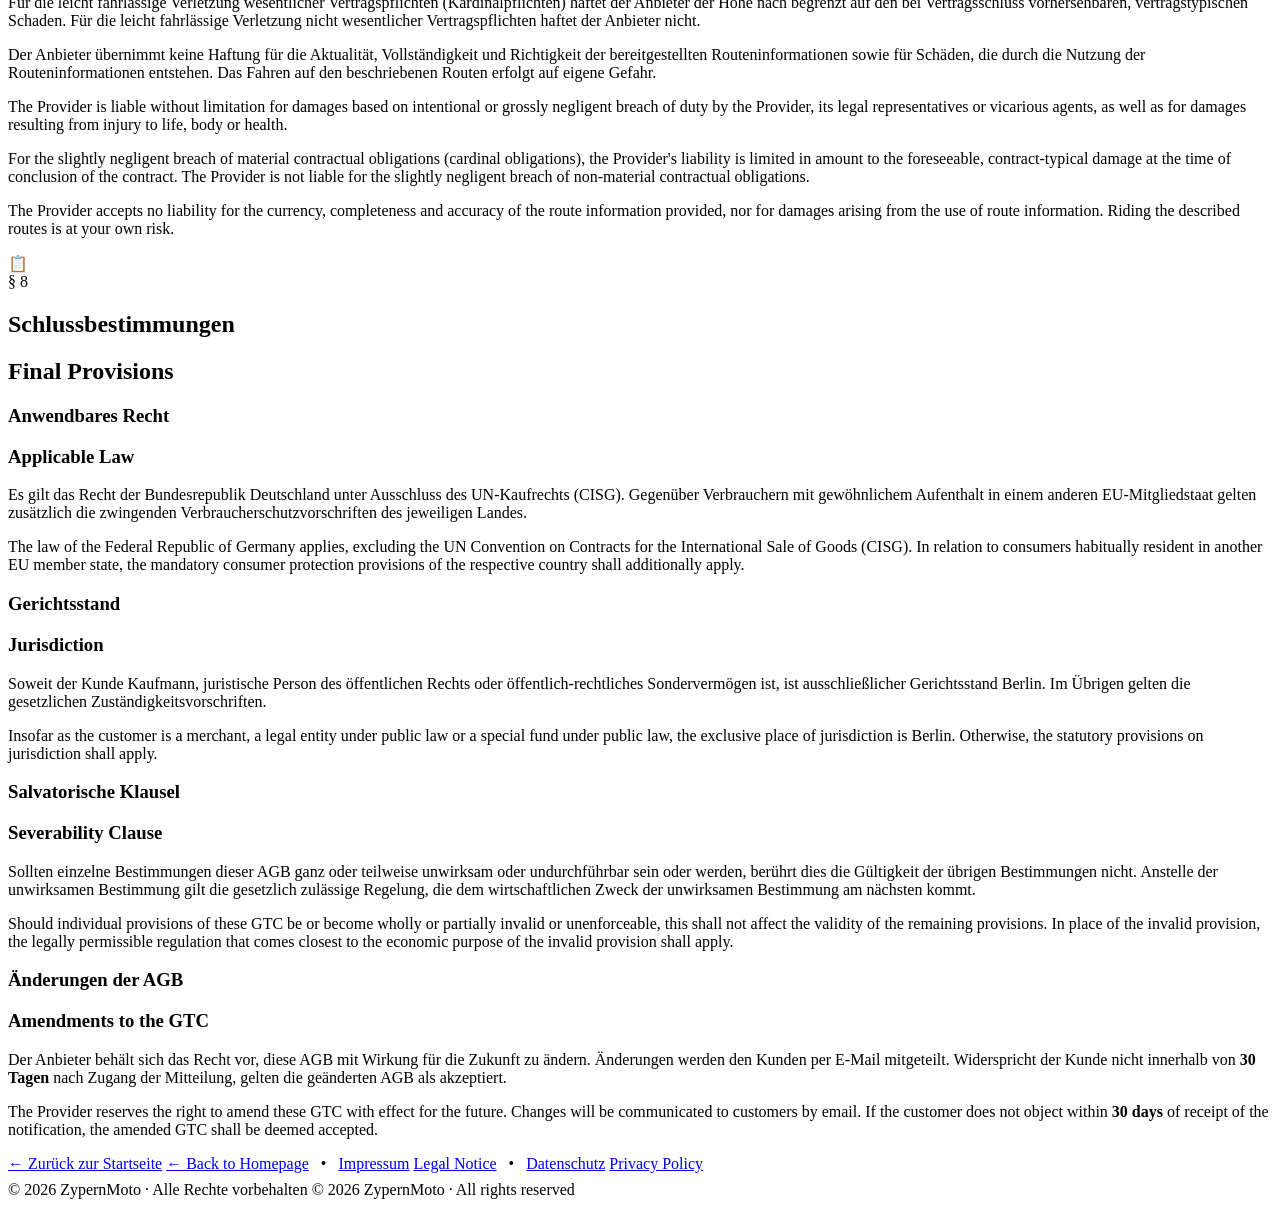
==== commit dfef9b8f: "Remove embedded CSS styles Removed CSS styles from agb.html." ====
--- a/agb.html
+++ b/agb.html
@@ -6,25 +6,6 @@
   <title>AGB | ZypernMoto</title>
   <link rel="preconnect" href="https://fonts.googleapis.com" />
   <link href="https://fonts.googleapis.com/css2?family=Playfair+Display:wght@400;700&family=Inter:wght@300;400;500;600&display=swap" rel="stylesheet" />
-  <style>
-    *, *::before, *::after { box-sizing: border-box; margin: 0; padding: 0; }
-
-    :root {
-      --terracotta: #C1440E;
-      --terracotta-light: #D96B3F;
-      --beige: #F5E6C8;
-      --beige-dark: #EDD5A3;
-      --beige-light: #FAF3E4;
-      --blue: #1B4F72;
-      --blue-dark: #143D58;
-      --blue-light: #2E6B95;
-      --white: #FFFFFF;
-      --text-dark: #1A1A1A;
-      --text-mid: #4A4A4A;
-      --shadow-sm: 0 2px 8px rgba(0,0,0,.10);
-      --shadow-md: 0 6px 24px rgba(0,0,0,.14);
-      --radius: 12px;
-    }
 
     html { scroll-behavior: smooth; }
 
